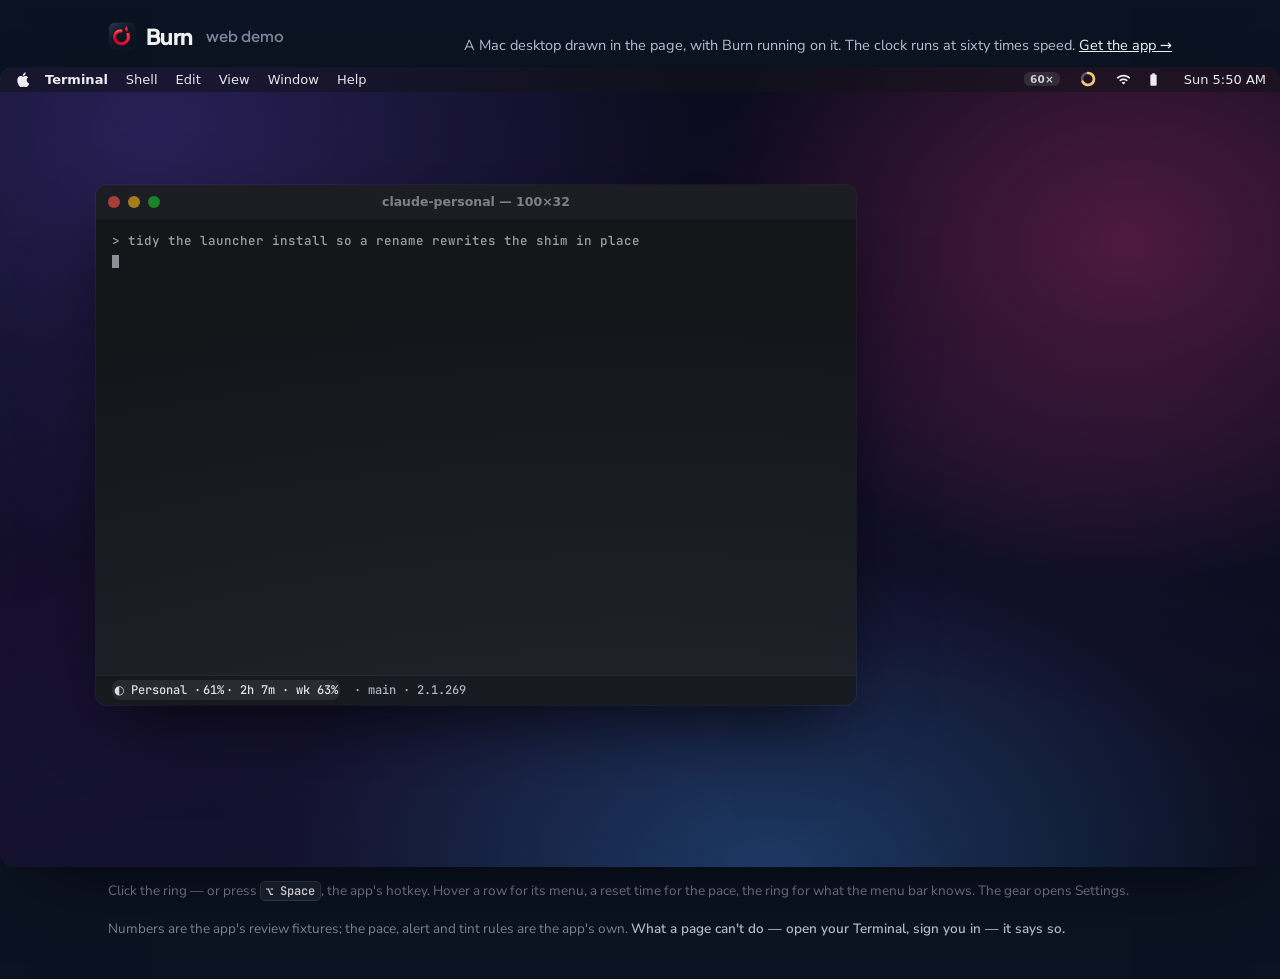
==== site/demo/index.html @ f165a694 "A web demo: Burn on a Mac desktop drawn in the page site/demo is Burn running in the browser — the p" ====
<!doctype html>
<html lang="en">
<head>
<meta charset="utf-8">
<meta name="viewport" content="width=device-width, initial-scale=1">
<meta name="color-scheme" content="dark">
<title>Burn — web demo</title>
<meta name="description" content="Burn running on a Mac desktop drawn in the page: click the ring, hover a row, open Settings. The clock runs at sixty times speed.">
<meta property="og:title" content="Burn — try it in your browser">
<meta property="og:description" content="A Mac desktop drawn in the page, with Burn running on it. Click the ring, hover a row, open Settings.">
<meta property="og:image" content="https://burn-1hx.pages.dev/demo/poster.png">
<link rel="icon" href="../assets/burn-midnight.svg" type="image/svg+xml">
<link rel="preconnect" href="https://fonts.googleapis.com">
<link rel="preconnect" href="https://fonts.gstatic.com" crossorigin>
<link rel="stylesheet" href="https://fonts.googleapis.com/css2?family=Plus+Jakarta+Sans:wght@700;800&family=Nunito+Sans:opsz,wght@6..12,400;6..12,600;6..12,700&family=JetBrains+Mono:wght@400;500&display=swap">
<link rel="stylesheet" href="https://fonts.googleapis.com/icon?family=Material+Icons+Outlined">
<link rel="stylesheet" href="demo.css">
</head>
<body>
<script src="demo.js" defer></script>
</body>
</html>
---- site/demo/demo.css ----
/* Burn — web demo. A Mac desktop drawn in the page, 1280×800, scaled to fit whatever holds it. */
:root{
  --ink:#F3F4F6;--ink2:#B8C0CF;--mute:#7C8798;--bg:#0B1322;
  --ember1:#BD0029;--ember2:#E20C29;--ember3:#FA3435;--ember4:#FF583F;--ember:#F32132;
  --green:#5ac778;--amber:#f2c972;--red:#de2f26;--yellow:#f1cc71;
  --ease:cubic-bezier(.2,.7,.2,1);--spring:cubic-bezier(.34,1.4,.64,1);
  --sf:-apple-system,"SF Pro Text",system-ui,"Helvetica Neue",sans-serif;
  --mono:"JetBrains Mono",ui-monospace,Menlo,monospace;
}
*{box-sizing:border-box}
html,body{margin:0;background:var(--bg);color:var(--ink);font:400 16px/1.5 "Nunito Sans",ui-sans-serif,system-ui,sans-serif;-webkit-font-smoothing:antialiased}
.mi{font-family:"Material Icons Outlined";font-size:16px;line-height:1;display:inline-block;vertical-align:middle;font-feature-settings:"liga";font-style:normal}
button{font:inherit;color:inherit;background:none;border:0;padding:0;cursor:pointer}
a{color:inherit}

/* ── page chrome (hidden in the site's frame) ─────────────── */
.intro{max-width:1120px;margin:0 auto;padding:22px 28px 10px;display:flex;align-items:baseline;justify-content:space-between;gap:16px;flex-wrap:wrap}
.intro h1{font:800 22px/1.1 "Plus Jakarta Sans",system-ui,sans-serif;letter-spacing:-.03em;margin:0;display:flex;align-items:center;gap:10px}
.intro h1 img{width:28px;height:28px}
.intro h1 span{color:var(--mute);font-weight:600;font-size:15px;letter-spacing:0;margin-left:4px}
.intro p{margin:0;color:var(--ink2);font-size:14.5px}
.intro a{color:var(--ink)}
.stage-box{position:relative;width:100%;max-width:1280px;margin:0 auto;aspect-ratio:1280/800;overflow:hidden;border-radius:14px;box-shadow:0 30px 80px -30px rgba(0,0,0,.7)}
.outro{max-width:1120px;margin:0 auto;padding:14px 28px 40px;color:var(--mute);font-size:13.5px;display:flex;gap:18px;flex-wrap:wrap;justify-content:space-between}
.outro b{color:var(--ink2);font-weight:600}
.outro kbd{font:600 12px var(--mono);background:#1b2233;border:1px solid rgba(255,255,255,.12);border-radius:5px;padding:1px 5px;color:var(--ink)}
html.embedded body{background:transparent}
html.embedded .intro,html.embedded .outro{display:none}
html.embedded .stage-box{max-width:none;height:100vh;aspect-ratio:auto;border-radius:0;box-shadow:none;margin:0}

/* ── the desktop ──────────────────────────────────────────── */
.stage{position:absolute;left:0;top:0;width:1280px;height:800px;transform-origin:0 0;transform:scale(var(--k,1));font-family:var(--sf);color:#f3f3f3;overflow:hidden;user-select:none;
  background:
    radial-gradient(70% 90% at 12% 8%,rgba(72,54,150,.85),transparent 60%),
    radial-gradient(55% 70% at 88% 22%,rgba(150,48,110,.75),transparent 60%),
    radial-gradient(60% 60% at 60% 100%,rgba(40,90,150,.55),transparent 65%),
    linear-gradient(160deg,#0d1226 0%,#1a1236 45%,#0a1020 100%)}
.stage::after{content:"";position:absolute;inset:0;background:radial-gradient(120% 90% at 50% 120%,transparent 50%,rgba(0,0,0,.35));pointer-events:none}

/* menu bar */
.menubar{position:absolute;left:0;right:0;top:0;height:25px;display:flex;align-items:center;padding:0 14px 0 16px;background:rgba(20,20,26,.62);-webkit-backdrop-filter:blur(30px) saturate(1.6);backdrop-filter:blur(30px) saturate(1.6);font:500 13px var(--sf);color:#ececf1;z-index:20}
.menubar .apple{display:inline-flex;margin-right:16px;color:#ececf1}
.menubar .appname{font-weight:700;margin-right:18px}
.menubar .menus{display:flex;gap:18px;color:#e6e6ea}
.menubar .right{margin-left:auto;display:flex;align-items:center;gap:15px}
.menubar .mi{font-size:15px;color:#ececf1}
.menubar .clock{font-variant-numeric:tabular-nums;min-width:90px;text-align:right}
.menubar .speed{font:600 10.5px var(--sf);color:#c9ced6;background:rgba(255,255,255,.1);border-radius:6px;padding:1px 6px;letter-spacing:.02em}
.tray{display:flex;align-items:center;gap:5px;height:22px;padding:0 5px;border-radius:5px;transition:background .15s}
.tray:hover,.tray[aria-expanded="true"]{background:rgba(255,255,255,.16)}
.tray svg{width:16px;height:16px;transform:rotate(-90deg)}
.tray .trk{fill:none;stroke:rgba(255,255,255,.28);stroke-width:2.6}
.tray .arc{fill:none;stroke:var(--green);stroke-width:2.6;stroke-linecap:round;transition:stroke-dashoffset .6s var(--ease),stroke .4s}
.tray .pctText{font:600 12px var(--sf);font-variant-numeric:tabular-nums}
.tray .pctText:empty{display:none}

/* the Claude Code session behind everything */
.win{position:absolute;border-radius:11px;background:#1e2128;box-shadow:0 30px 70px -20px rgba(0,0,0,.75),0 0 0 1px rgba(255,255,255,.08);overflow:hidden;font-family:var(--sf)}
.win .bar{height:34px;display:flex;align-items:center;padding:0 12px;background:#2a2d35;color:#c3c6ce;font:600 12.5px var(--sf);position:relative}
.win .bar .dots{display:flex;gap:8px;position:absolute;left:12px}
.win .bar .dots i{width:12px;height:12px;border-radius:50%;background:#3b3f48}
.win .bar .dots i:first-child{background:#ff5f57}.win .bar .dots i:nth-child(2){background:#febc2e}.win .bar .dots i:nth-child(3){background:#28c840}
.win .bar .title{flex:1;text-align:center}
.term{position:absolute;left:96px;top:118px;width:760px;height:520px}
.term .body{padding:12px 16px;font:400 12.5px/1.6 var(--mono);color:#d7dbe2;white-space:pre-wrap;height:calc(100% - 34px - 30px);overflow:hidden}
.term .body .u{color:#f3f4f6;font-weight:500}.term .body .a{color:#c9a0ff}.term .body .t{color:#8b949e}.term .body .g{color:#5ad17b}.term .body .y{color:#f2c972}.term .body .r{color:#ff7b72}
.term .status{position:absolute;left:0;right:0;bottom:0;height:30px;display:flex;align-items:center;gap:14px;padding:0 16px;background:#171a20;border-top:1px solid rgba(255,255,255,.07);font:500 12px var(--mono);color:#aeb4c0;white-space:nowrap}
.term .status .seg{color:#e6e9ee}
.term .status .seg .y{color:var(--yellow)}.term .status .seg .r{color:#ff7b72}
.cur{display:inline-block;width:7px;height:1.05em;background:#d7dbe2;vertical-align:-3px;animation:blink 1s steps(2) infinite}
@keyframes blink{to{opacity:0}}

/* launcher window (Open Terminal with this account) */
.launch{left:300px;top:200px;width:640px;height:380px;z-index:30;opacity:0;transform:translateY(12px) scale(.98);pointer-events:none;transition:opacity .25s,transform .35s var(--spring)}
.launch.on{opacity:1;transform:none;pointer-events:auto}
.launch .body{padding:12px 16px;font:400 12.5px/1.65 var(--mono);color:#d7dbe2;white-space:pre-wrap}
.launch .body .g{color:#5ad17b}.launch .body .t{color:#8b949e}.launch .body .o{color:#ffb08a}
.launch .welcome{margin:8px 0 10px;padding:8px 12px;border:1px solid #d97757;border-radius:6px;color:#ffb08a;width:max-content;max-width:100%}
.launch .welcome .t{color:#a8adb8;margin-top:2px}
.launch .close{position:absolute;left:12px;top:11px;width:12px;height:12px;border-radius:50%;background:#ff5f57;z-index:2}
.launch .close::before{content:"×";position:absolute;inset:0;font:700 10px/12px var(--sf);color:#4d0000;text-align:center;opacity:0}
.launch .close:hover::before{opacity:1}

/* ── the panel ────────────────────────────────────────────── */
.panel{position:absolute;right:12px;top:34px;width:420px;border-radius:14px;padding:10px;background:#1b212a;color:#f3f3f3;font:500 13px/1.3 var(--sf);box-shadow:0 30px 70px -20px rgba(0,0,0,.7),0 0 0 1px rgba(255,255,255,.07);z-index:25;
  opacity:0;transform:translateY(-8px) scale(.985);transform-origin:90% 0;pointer-events:none;transition:opacity .18s,transform .28s var(--spring)}
.panel.on{opacity:1;transform:none;pointer-events:auto}
.ph{display:flex;align-items:center;gap:8px;padding:5px 8px 11px}
.ph .mark{width:22px;height:25px}
.ph b{font:800 20px/1 "Plus Jakarta Sans",system-ui,sans-serif;letter-spacing:-.03em;margin-right:auto;color:#fff}
.ph button{display:grid;place-items:center;width:26px;height:26px;border-radius:7px;color:#c9ced6;transition:background .15s,transform .5s var(--ease)}
.ph button .mi{font-size:18px}
.ph button:hover{background:rgba(255,255,255,.08)}
.ph button.spin .mi{transform:rotate(360deg);transition:transform .6s var(--ease)}
.acct{background:#222832;border-radius:10px;padding:11px 12px 12px;margin-top:8px;position:relative;transition:background .6s,opacity .3s,transform .3s}
.acct.warn{background:#3a2a2c}.acct.amber{background:#3a3730}
.acct.gone{opacity:0;transform:scale(.97);height:0;margin:0;padding:0;overflow:hidden}
.ah{display:flex;align-items:center;gap:8px;height:22px;margin-bottom:8px}
.tile{width:22px;height:22px;border-radius:6px;display:grid;place-items:center;flex:none}
.tile svg{width:14px;height:14px;fill:none;stroke:#fff;stroke-width:2;stroke-linecap:round;stroke-linejoin:round}
.tile.claude{background:#E8562A}.tile.gpt{background:#2fa27a}.tile.grok{background:#f2f2f2}.tile.cursor{background:#f2f2f2}.tile.copilot{background:#6f5cf5}
.tile.grok svg,.tile.cursor svg{stroke:#111}
.nm{font-weight:700;font-size:13.5px;color:#fff;white-space:nowrap}
.pl{color:#a1a1a1;font-size:11.5px;white-space:nowrap;overflow:hidden;text-overflow:ellipsis;transition:color .3s}
.pl.notice{color:#f3f3f3}
.chip{display:none;align-items:center;gap:3px;flex:none;height:18px;padding:0 7px;border-radius:9px;background:rgba(241,204,113,.16);color:var(--yellow);font:700 10.5px var(--sf);white-space:nowrap}
.chip.on{display:inline-flex;animation:pop .45s var(--spring)}
.chip .mi{font-size:11px;color:var(--yellow)}
@keyframes pop{from{transform:scale(.7);opacity:0}}
.spark{margin-left:auto;width:64px;height:16px;flex:none;fill:none;stroke:#cfd4dc;stroke-width:1.4;opacity:.85;transition:opacity .2s}
.rowmenu{position:absolute;right:10px;top:9px;display:flex;gap:3px;opacity:0;transform:translateY(-4px);transition:opacity .2s,transform .25s var(--ease);pointer-events:none}
.rowmenu button{display:grid;place-items:center;width:24px;height:24px;border-radius:6px;background:rgba(255,255,255,.1);color:#e6e9ee;transition:background .15s}
.rowmenu button:hover{background:rgba(255,255,255,.2)}
.rowmenu .mi{font-size:14px}
.acct:hover .rowmenu{opacity:1;transform:none;pointer-events:auto}
.acct:hover .spark{opacity:0}
.line{display:grid;grid-template-columns:60px 1fr 40px 96px;align-items:center;gap:10px;margin-top:6px;font-size:11.5px}
.lbl{color:#a1a1a1}
.meter{position:relative;height:6px;border-radius:3px;background:rgba(0,0,0,.35)}
.meter i{position:absolute;left:0;top:0;bottom:0;border-radius:3px;background:var(--green);transition:width .5s linear,background .4s}
.meter .tk{position:absolute;top:-2px;bottom:-2px;width:1.5px;background:#a1a1a1;opacity:.95;transition:left .5s linear}
.meter .tk.in{background:#1b212a}
.pct{text-align:right;font-weight:700;font-variant-numeric:tabular-nums;color:#fff}
.reset{color:#a1a1a1;display:flex;align-items:center;gap:4px;font-variant-numeric:tabular-nums;white-space:nowrap;transition:color .6s;cursor:default}
.reset .mi{font-size:12px;color:inherit}
.reset.fast{color:var(--yellow)}
.foot{color:#a1a1a1;font-size:11.5px;margin-top:8px}
.empty{color:#a1a1a1;font-size:12px;padding:14px 8px 8px;text-align:center}

/* light appearance for the app's windows */
.stage[data-theme="light"] .panel{background:#ECEAE5;color:#1b212a;box-shadow:0 30px 70px -20px rgba(0,0,0,.35),0 0 0 1px rgba(0,0,0,.1)}
.stage[data-theme="light"] .ph b{color:#141826}
.stage[data-theme="light"] .ph button{color:#4b5563}
.stage[data-theme="light"] .ph button:hover{background:rgba(0,0,0,.06)}
.stage[data-theme="light"] .acct{background:#F8F7F4}
.stage[data-theme="light"] .acct.warn{background:#F6DEDB}.stage[data-theme="light"] .acct.amber{background:#F5ECD2}
.stage[data-theme="light"] .nm,.stage[data-theme="light"] .pct{color:#141826}
.stage[data-theme="light"] .pl,.stage[data-theme="light"] .lbl,.stage[data-theme="light"] .reset,.stage[data-theme="light"] .foot,.stage[data-theme="light"] .empty{color:#6b7280}
.stage[data-theme="light"] .pl.notice{color:#141826}
.stage[data-theme="light"] .meter{background:rgba(0,0,0,.09)}
.stage[data-theme="light"] .meter .tk{background:#6b7280}.stage[data-theme="light"] .meter .tk.in{background:#f8f7f4}
.stage[data-theme="light"] .reset.fast{color:#b7791f}
.stage[data-theme="light"] .spark{stroke:#6b7280}
.stage[data-theme="light"] .rowmenu button{background:rgba(0,0,0,.08);color:#1b212a}
.stage[data-theme="light"] .chip{background:rgba(183,121,31,.14);color:#9a6412}.stage[data-theme="light"] .chip .mi{color:#9a6412}
.stage[data-theme="light"] .settings{background:#ECEAE5;color:#1b212a;box-shadow:0 30px 70px -20px rgba(0,0,0,.35),0 0 0 1px rgba(0,0,0,.1)}
.stage[data-theme="light"] .settings .bar{background:#E2E0DA;color:#1b212a}
.stage[data-theme="light"] .settings .tabs button{color:#4b5563}
.stage[data-theme="light"] .settings .tabs button.on{background:rgba(0,0,0,.08);color:#141826}
.stage[data-theme="light"] .srow{border-color:rgba(0,0,0,.08)}
.stage[data-theme="light"] .settings .sec{color:#6b7280}
.stage[data-theme="light"] .settings .note{color:#6b7280}
.stage[data-theme="light"] .sel{background:#fff;border-color:rgba(0,0,0,.14);color:#141826}
.stage[data-theme="light"] .sw{background:rgba(0,0,0,.18)}
.stage[data-theme="light"] .seg{background:rgba(0,0,0,.06)}
.stage[data-theme="light"] .seg button{color:#4b5563}
.stage[data-theme="light"] .settings kbd{background:rgba(0,0,0,.08)!important;color:#141826}
.stage[data-theme="light"] .seg button.on{background:#fff;color:#141826}
.stage[data-theme="light"] .settings .acc-row{border-color:rgba(0,0,0,.08)}
.stage[data-theme="light"] .settings .acc-row .sub,.stage[data-theme="light"] .settings .acc-row .st{color:#6b7280}
.stage[data-theme="light"] .settings .ghost{border-color:rgba(0,0,0,.16);color:#141826}

/* ── settings window ──────────────────────────────────────── */
.settings{position:absolute;left:250px;top:130px;width:600px;border-radius:12px;background:#1b212a;color:#f3f3f3;font:400 13px/1.4 var(--sf);box-shadow:0 40px 90px -20px rgba(0,0,0,.75),0 0 0 1px rgba(255,255,255,.08);z-index:28;overflow:hidden;
  opacity:0;transform:translateY(10px) scale(.98);pointer-events:none;transition:opacity .2s,transform .3s var(--spring)}
.settings.on{opacity:1;transform:none;pointer-events:auto}
.settings .bar{height:52px;display:flex;align-items:center;padding:0 14px;background:#232936;color:#f3f3f3;font:600 13px var(--sf);position:relative}
.settings .bar .dots{display:flex;gap:8px}
.settings .bar .dots i{width:12px;height:12px;border-radius:50%;background:#3b3f48}
.settings .bar .dots i:first-child{background:#ff5f57}.settings .bar .dots i:nth-child(2){background:#febc2e}.settings .bar .dots i:nth-child(3){background:#28c840}
.settings .bar .dots button{width:12px;height:12px;border-radius:50%;background:#ff5f57}
.settings .tabs{position:absolute;left:50%;transform:translateX(-50%);display:flex;gap:4px}
.settings .tabs button{display:flex;flex-direction:column;align-items:center;gap:2px;width:78px;padding:5px 0 4px;border-radius:8px;color:#aeb4c0;font:500 11px var(--sf);transition:background .15s,color .15s}
.settings .tabs button .mi{font-size:19px}
.settings .tabs button:hover{background:rgba(255,255,255,.06)}
.settings .tabs button.on{background:rgba(255,255,255,.12);color:#fff}
.settings .page{display:none;padding:14px 20px 20px;max-height:470px;overflow:auto}
.settings .page.on{display:block}
.settings .sec{font:700 11px var(--sf);letter-spacing:.08em;text-transform:uppercase;color:#8b93a1;margin:14px 0 6px}
.settings .sec:first-child{margin-top:4px}
.srow{display:flex;align-items:center;justify-content:space-between;gap:14px;padding:9px 0;border-bottom:1px solid rgba(255,255,255,.07);min-height:40px}
.srow:last-of-type{border-bottom:0}
.srow .l{font-size:13px}
.srow .l small{display:block;color:#8b93a1;font-size:11.5px;margin-top:1px}
.settings .note{color:#8b93a1;font-size:11.5px;margin:8px 0 0;line-height:1.45}
.sw{position:relative;width:34px;height:20px;border-radius:10px;background:rgba(255,255,255,.22);transition:background .2s;flex:none}
.sw::after{content:"";position:absolute;left:2px;top:2px;width:16px;height:16px;border-radius:50%;background:#fff;transition:transform .25s var(--spring);box-shadow:0 1px 2px rgba(0,0,0,.4)}
.sw.on{background:#34c759}
.sw.on::after{transform:translateX(14px)}
.sel{appearance:none;-webkit-appearance:none;background:#2a3140;border:1px solid rgba(255,255,255,.14);color:#f3f3f3;font:500 12px var(--sf);border-radius:7px;padding:4px 24px 4px 9px;cursor:pointer;min-width:96px;
  background-image:url("data:image/svg+xml,%3Csvg xmlns='http://www.w3.org/2000/svg' viewBox='0 0 10 6'%3E%3Cpath d='M1 1l4 4 4-4' fill='none' stroke='%23aeb4c0' stroke-width='1.5'/%3E%3C/svg%3E");background-repeat:no-repeat;background-position:right 8px center;background-size:9px}
.seg{display:inline-flex;background:rgba(255,255,255,.08);border-radius:8px;padding:2px;gap:2px}
.seg button{padding:4px 12px;border-radius:6px;font:600 12px var(--sf);color:#c9ced6;transition:background .15s,color .15s}
.seg button.on{background:#3a4356;color:#fff}
.settings .acc-row{display:flex;align-items:center;gap:10px;padding:9px 0;border-bottom:1px solid rgba(255,255,255,.07)}
.settings .acc-row .tile{width:20px;height:20px}
.settings .acc-row .nm2{font-weight:600;font-size:13px}
.settings .acc-row .sub{color:#8b93a1;font-size:11.5px;margin-left:6px}
.settings .acc-row .st{margin-left:auto;color:#8b93a1;font-size:11.5px;display:flex;align-items:center;gap:10px}
.settings .ghost{font:600 11.5px var(--sf);border:1px solid rgba(255,255,255,.18);border-radius:7px;padding:4px 9px;color:#f3f3f3;transition:background .15s}
.settings .ghost:hover{background:rgba(255,255,255,.08)}
.settings .ghost:disabled{opacity:.5;cursor:default}
.settings code{font:500 11.5px var(--mono);background:rgba(255,255,255,.08);padding:1px 5px;border-radius:4px}

/* ── notifications, tooltip, toast ────────────────────────── */
.notifs{position:absolute;right:14px;top:36px;width:344px;display:flex;flex-direction:column;gap:8px;z-index:40;pointer-events:none;transition:right .3s var(--ease)}
.notifs.aside{right:446px}
.notif{display:grid;grid-template-columns:34px 1fr auto;gap:10px;align-items:start;padding:10px 12px;border-radius:14px;background:rgba(36,40,48,.86);-webkit-backdrop-filter:blur(18px);backdrop-filter:blur(18px);color:#f3f3f3;box-shadow:0 20px 50px -16px rgba(0,0,0,.6),0 0 0 1px rgba(255,255,255,.1);font:400 12px/1.35 var(--sf);pointer-events:auto;cursor:pointer;
  animation:slide .55s var(--spring);transition:opacity .35s,transform .45s var(--ease)}
.notif.out{opacity:0;transform:translateX(30px)}
@keyframes slide{from{opacity:0;transform:translateX(40px) scale(.98)}}
.notif img{width:34px;height:34px;border-radius:8px}
.notif b{display:block;font-weight:700;font-size:12.5px}
.notif .nt{display:block}
.notif .nb{display:block;color:#b9bec7}
.notif .when{color:#9aa0aa;font-size:11px}
.tip{position:absolute;z-index:50;max-width:300px;padding:6px 9px;border-radius:7px;background:rgba(30,33,40,.96);color:#e9ebef;font:400 11.5px/1.4 var(--sf);box-shadow:0 8px 24px -8px rgba(0,0,0,.6),0 0 0 1px rgba(255,255,255,.1);opacity:0;pointer-events:none;transition:opacity .15s;white-space:normal}
.tip.on{opacity:1}
.toast{position:absolute;left:50%;bottom:26px;transform:translate(-50%,10px);padding:9px 14px;border-radius:10px;background:rgba(30,33,40,.95);color:#f3f3f3;font:500 12.5px var(--sf);box-shadow:0 12px 30px -10px rgba(0,0,0,.6),0 0 0 1px rgba(255,255,255,.1);opacity:0;z-index:45;transition:opacity .25s,transform .35s var(--spring);pointer-events:none}
.toast.on{opacity:1;transform:translate(-50%,0)}
.toast button{pointer-events:auto;margin-left:10px;color:#ffb08a;font-weight:700}

/* ── poster (phones) ──────────────────────────────────────── */
.poster{margin:0;padding:20px 16px 40px;max-width:640px;margin-inline:auto}
.poster img{width:100%;height:auto;border-radius:12px;display:block;box-shadow:0 20px 50px -20px rgba(0,0,0,.7)}
.poster figcaption{color:var(--ink2);font-size:14px;margin-top:14px;line-height:1.5}
.poster a{color:var(--ink)}

@media (prefers-reduced-motion:reduce){
  *,*::before,*::after{animation-duration:.001ms!important;transition-duration:.001ms!important}
}
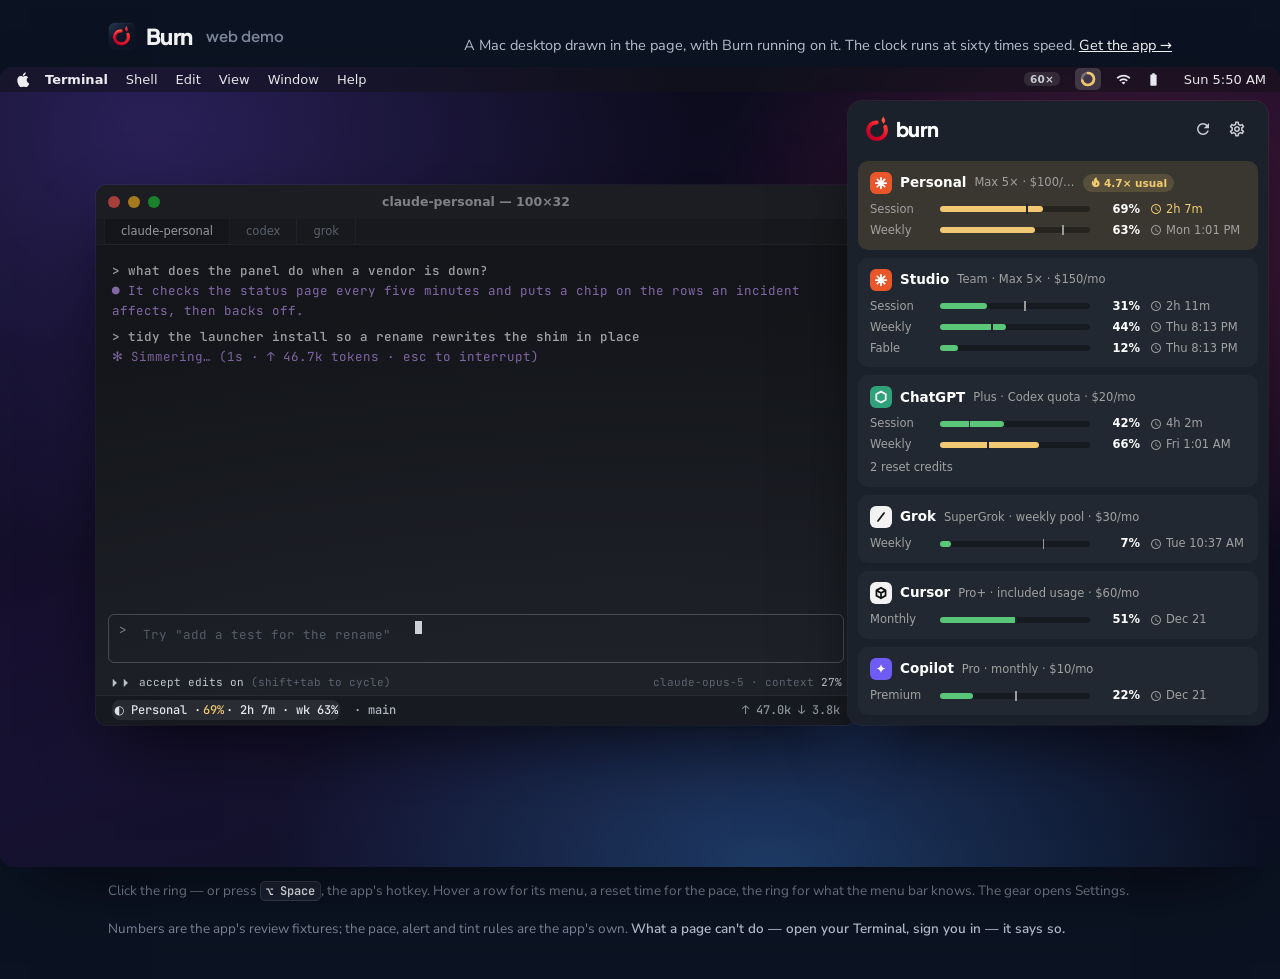
==== commit d4e46e9a: "Site: the forecast, a session burning in the hero, burn.tommymassaro.com The landing page is rebuilt" ====
--- a/site/demo/index.html
+++ b/site/demo/index.html
@@ -8,7 +8,7 @@
 <meta name="description" content="Burn running on a Mac desktop drawn in the page: click the ring, hover a row, open Settings. The clock runs at sixty times speed.">
 <meta property="og:title" content="Burn — try it in your browser">
 <meta property="og:description" content="A Mac desktop drawn in the page, with Burn running on it. Click the ring, hover a row, open Settings.">
-<meta property="og:image" content="https://burn-1hx.pages.dev/demo/poster.png">
+<meta property="og:image" content="https://burn.tommymassaro.com/demo/poster.png">
 <link rel="icon" href="../assets/burn-midnight.svg" type="image/svg+xml">
 <link rel="preconnect" href="https://fonts.googleapis.com">
 <link rel="preconnect" href="https://fonts.gstatic.com" crossorigin>
--- a/site/demo/demo.css
+++ b/site/demo/demo.css
@@ -53,6 +53,15 @@
 .tray .arc{fill:none;stroke:var(--green);stroke-width:2.6;stroke-linecap:round;transition:stroke-dashoffset .6s var(--ease),stroke .4s}
 .tray .pctText{font:600 12px var(--sf);font-variant-numeric:tabular-nums}
 .tray .pctText:empty{display:none}
+/* the introduction: a pulse on the ring and a line under it, until the panel opens */
+.tray{position:relative}
+.tray.pulse::after{content:"";position:absolute;left:50%;top:50%;width:26px;height:26px;margin:-13px 0 0 -13px;border-radius:50%;border:2px solid var(--ember4);animation:pulse 1.1s ease-out infinite;pointer-events:none}
+@keyframes pulse{from{transform:scale(.6);opacity:.9}to{transform:scale(2.1);opacity:0}}
+.hint{position:absolute;right:120px;top:34px;padding:8px 12px;border-radius:10px;background:rgba(30,33,40,.94);color:#e9ebef;font:400 12.5px var(--sf);box-shadow:0 12px 30px -10px rgba(0,0,0,.6),0 0 0 1px rgba(255,255,255,.1);white-space:nowrap;opacity:0;transform:translateY(-6px);transition:opacity .3s,transform .4s var(--spring);pointer-events:none;z-index:21}
+.hint::before{content:"";position:absolute;right:62px;top:-6px;width:10px;height:10px;background:rgba(30,33,40,.94);transform:rotate(45deg);box-shadow:-1px -1px 0 rgba(255,255,255,.1)}
+.hint b{font-weight:700;color:#fff}
+.hint kbd{font:600 11px var(--mono);background:rgba(255,255,255,.12);border-radius:4px;padding:1px 5px}
+.stage.hinting .hint{opacity:1;transform:none}
 
 /* the Claude Code session behind everything */
 .win{position:absolute;border-radius:11px;background:#1e2128;box-shadow:0 30px 70px -20px rgba(0,0,0,.75),0 0 0 1px rgba(255,255,255,.08);overflow:hidden;font-family:var(--sf)}
@@ -61,10 +70,38 @@
 .win .bar .dots i{width:12px;height:12px;border-radius:50%;background:#3b3f48}
 .win .bar .dots i:first-child{background:#ff5f57}.win .bar .dots i:nth-child(2){background:#febc2e}.win .bar .dots i:nth-child(3){background:#28c840}
 .win .bar .title{flex:1;text-align:center}
-.term{position:absolute;left:96px;top:118px;width:760px;height:520px}
-.term .body{padding:12px 16px;font:400 12.5px/1.6 var(--mono);color:#d7dbe2;white-space:pre-wrap;height:calc(100% - 34px - 30px);overflow:hidden}
-.term .body .u{color:#f3f4f6;font-weight:500}.term .body .a{color:#c9a0ff}.term .body .t{color:#8b949e}.term .body .g{color:#5ad17b}.term .body .y{color:#f2c972}.term .body .r{color:#ff7b72}
-.term .status{position:absolute;left:0;right:0;bottom:0;height:30px;display:flex;align-items:center;gap:14px;padding:0 16px;background:#171a20;border-top:1px solid rgba(255,255,255,.07);font:500 12px var(--mono);color:#aeb4c0;white-space:nowrap}
+.term{position:absolute;left:96px;top:118px;width:760px;height:540px}
+.ttabs{display:flex;height:26px;background:#23262d;border-bottom:1px solid rgba(255,255,255,.06);padding:0 8px}
+.ttab{padding:0 16px;font:500 11.5px var(--sf);color:#8b93a1;border-right:1px solid rgba(255,255,255,.06);transition:color .15s,background .15s}
+.ttab:first-child{border-left:1px solid rgba(255,255,255,.06)}
+.ttab.on{background:#1e2128;color:#e6e9ee}
+.session{display:none;position:absolute;left:0;right:0;top:60px;bottom:0;flex-direction:column}
+.session.on{display:flex}
+.term .body{padding:10px 16px;font:400 12.5px/1.6 var(--mono);color:#d7dbe2;white-space:pre-wrap;flex:1;min-height:0;overflow:hidden}
+.inputbox{margin:6px 12px 0;padding:6px 10px;border:1px solid rgba(255,255,255,.22);border-radius:6px;font:400 12.5px/1.5 var(--mono);color:#f3f4f6;display:flex;gap:8px;min-height:32px}
+.inputbox .prompt{color:#8b93a1}
+.inputbox .ph{color:#5c6371}
+.inputbox .ph[hidden]{display:none}
+.inputbox .cur{background:#d7dbe2;animation-duration:1.1s}
+.term .foot{display:flex;justify-content:space-between;padding:4px 14px 6px;font:400 11px var(--mono);color:#c9ced6}
+.term .foot .dim,.term .dim{color:#5c6371}
+.term .foot .right{margin-left:auto}
+.term .status{position:static;height:30px;display:flex;align-items:center;gap:14px;padding:0 16px;background:#171a20;border-top:1px solid rgba(255,255,255,.07);font:500 12px var(--mono);color:#aeb4c0;white-space:nowrap}
+.term .body{scroll-behavior:auto}
+.term .body .u{color:#f3f4f6;font-weight:500;margin-top:6px}.term .body .a{color:#c9a0ff}.term .body .t{color:#8b949e}.term .body .g{color:#5ad17b}.term .body .y{color:#f2c972}.term .body .r{color:#ff7b72}
+.term .body .s{color:#c9a0ff;opacity:.9}
+.term .body .th{color:#7f8694;font-style:italic}
+.term .body .a b{color:#f3f4f6;font-weight:600}.term .body .a code,.term .body .c code{color:#ffb08a;background:rgba(255,255,255,.06);border-radius:3px;padding:0 3px}
+.term .body .c{color:#9ad0ff}
+.term .body .k{color:#e6e9ee}.term .body .k code{color:#c9ced6;background:rgba(255,255,255,.08)}
+.term .body .cbox{border:1px solid #3a4150;border-radius:6px;padding:5px 10px;margin:2px 0 8px;color:#e6e9ee;width:max-content}
+.term .body .perm{margin:6px 0;padding:8px 12px;border:1px solid #c9a0ff;border-radius:6px;background:rgba(201,160,255,.05)}
+.term .body .perm .ptitle{font-weight:600;color:#f3f4f6}.term .body .perm .pfile{color:#8b949e;margin-bottom:6px}
+.term .body .perm .pdiff{margin:4px 0 8px;white-space:pre}
+.term .body .perm .pq{color:#f3f4f6;margin-bottom:2px}
+.term .body .perm .popt{color:#aeb4c0;white-space:pre}.term .body .perm .popt.on{color:#9ad0ff}
+.term .body .d{color:#aeb4c0;white-space:pre}.term .body .d.add{color:#d7dbe2;background:rgba(90,209,123,.14)}.term .body .d.del{color:#d7dbe2;background:rgba(255,123,114,.14)}
+.term .status .tokens{margin-left:auto;color:#8b949e;font-variant-numeric:tabular-nums}
 .term .status .seg{color:#e6e9ee}
 .term .status .seg .y{color:var(--yellow)}.term .status .seg .r{color:#ff7b72}
 .cur{display:inline-block;width:7px;height:1.05em;background:#d7dbe2;vertical-align:-3px;animation:blink 1s steps(2) infinite}
@@ -161,20 +198,21 @@
 .stage[data-theme="light"] .settings .ghost{border-color:rgba(0,0,0,.16);color:#141826}
 
 /* ── settings window ──────────────────────────────────────── */
-.settings{position:absolute;left:250px;top:130px;width:600px;border-radius:12px;background:#1b212a;color:#f3f3f3;font:400 13px/1.4 var(--sf);box-shadow:0 40px 90px -20px rgba(0,0,0,.75),0 0 0 1px rgba(255,255,255,.08);z-index:28;overflow:hidden;
+.settings{position:absolute;left:300px;top:90px;width:480px;border-radius:12px;background:#1b212a;color:#f3f3f3;font:400 13px/1.4 var(--sf);box-shadow:0 40px 90px -20px rgba(0,0,0,.75),0 0 0 1px rgba(255,255,255,.08);z-index:28;overflow:hidden;
   opacity:0;transform:translateY(10px) scale(.98);pointer-events:none;transition:opacity .2s,transform .3s var(--spring)}
 .settings.on{opacity:1;transform:none;pointer-events:auto}
-.settings .bar{height:52px;display:flex;align-items:center;padding:0 14px;background:#232936;color:#f3f3f3;font:600 13px var(--sf);position:relative}
+.settings .bar{height:78px;display:flex;align-items:flex-start;padding:10px 14px 0;background:#232936;color:#f3f3f3;font:600 13px var(--sf);position:relative}
+.settings .wtitle{position:absolute;left:0;right:0;top:9px;text-align:center;font:600 13px var(--sf);color:#c9ced6;pointer-events:none}
 .settings .bar .dots{display:flex;gap:8px}
 .settings .bar .dots i{width:12px;height:12px;border-radius:50%;background:#3b3f48}
 .settings .bar .dots i:first-child{background:#ff5f57}.settings .bar .dots i:nth-child(2){background:#febc2e}.settings .bar .dots i:nth-child(3){background:#28c840}
 .settings .bar .dots button{width:12px;height:12px;border-radius:50%;background:#ff5f57}
-.settings .tabs{position:absolute;left:50%;transform:translateX(-50%);display:flex;gap:4px}
-.settings .tabs button{display:flex;flex-direction:column;align-items:center;gap:2px;width:78px;padding:5px 0 4px;border-radius:8px;color:#aeb4c0;font:500 11px var(--sf);transition:background .15s,color .15s}
-.settings .tabs button .mi{font-size:19px}
+.settings .tabs{position:absolute;left:50%;top:26px;transform:translateX(-50%);display:flex;gap:6px}
+.settings .tabs button{display:flex;flex-direction:column;align-items:center;gap:1px;width:74px;padding:5px 0 4px;border-radius:8px;color:#aeb4c0;font:500 11px var(--sf);transition:background .15s,color .15s}
+.settings .tabs button .mi{font-size:20px}
 .settings .tabs button:hover{background:rgba(255,255,255,.06)}
-.settings .tabs button.on{background:rgba(255,255,255,.12);color:#fff}
-.settings .page{display:none;padding:14px 20px 20px;max-height:470px;overflow:auto}
+.settings .tabs button.on{background:rgba(255,255,255,.1);color:#4c8dff}
+.settings .page{display:none;padding:12px 16px 18px;max-height:560px;overflow:auto}
 .settings .page.on{display:block}
 .settings .sec{font:700 11px var(--sf);letter-spacing:.08em;text-transform:uppercase;color:#8b93a1;margin:14px 0 6px}
 .settings .sec:first-child{margin-top:4px}
@@ -185,18 +223,57 @@
 .settings .note{color:#8b93a1;font-size:11.5px;margin:8px 0 0;line-height:1.45}
 .sw{position:relative;width:34px;height:20px;border-radius:10px;background:rgba(255,255,255,.22);transition:background .2s;flex:none}
 .sw::after{content:"";position:absolute;left:2px;top:2px;width:16px;height:16px;border-radius:50%;background:#fff;transition:transform .25s var(--spring);box-shadow:0 1px 2px rgba(0,0,0,.4)}
-.sw.on{background:#34c759}
+.sw.on{background:#3478f6}
 .sw.on::after{transform:translateX(14px)}
 .sel{appearance:none;-webkit-appearance:none;background:#2a3140;border:1px solid rgba(255,255,255,.14);color:#f3f3f3;font:500 12px var(--sf);border-radius:7px;padding:4px 24px 4px 9px;cursor:pointer;min-width:96px;
   background-image:url("data:image/svg+xml,%3Csvg xmlns='http://www.w3.org/2000/svg' viewBox='0 0 10 6'%3E%3Cpath d='M1 1l4 4 4-4' fill='none' stroke='%23aeb4c0' stroke-width='1.5'/%3E%3C/svg%3E");background-repeat:no-repeat;background-position:right 8px center;background-size:9px}
 .seg{display:inline-flex;background:rgba(255,255,255,.08);border-radius:8px;padding:2px;gap:2px}
 .seg button{padding:4px 12px;border-radius:6px;font:600 12px var(--sf);color:#c9ced6;transition:background .15s,color .15s}
 .seg button.on{background:#3a4356;color:#fff}
-.settings .acc-row{display:flex;align-items:center;gap:10px;padding:9px 0;border-bottom:1px solid rgba(255,255,255,.07)}
-.settings .acc-row .tile{width:20px;height:20px}
-.settings .acc-row .nm2{font-weight:600;font-size:13px}
-.settings .acc-row .sub{color:#8b93a1;font-size:11.5px;margin-left:6px}
-.settings .acc-row .st{margin-left:auto;color:#8b93a1;font-size:11.5px;display:flex;align-items:center;gap:10px}
+.settings .acc-row{display:flex;align-items:center;gap:10px;padding:8px 10px;border-radius:9px;background:rgba(255,255,255,.04);margin-top:8px}
+.settings .acc-row:first-child{margin-top:4px}
+.settings .acc-row .tile{width:24px;height:24px;border-radius:7px}
+.settings .acc-row .who{display:flex;flex-direction:column;gap:1px;min-width:0}
+.settings .nm2{font-weight:700;font-size:13px;display:flex;align-items:center;gap:6px}
+.settings .live{display:inline-flex;align-items:center;gap:4px;font:500 11px var(--sf);color:#8b93a1}
+.settings .live i{width:6px;height:6px;border-radius:50%;background:#34c759}
+.settings .acc-row .sub{color:#8b93a1;font-size:11.5px;white-space:nowrap;overflow:hidden;text-overflow:ellipsis}
+.settings .acc-row .st{margin-left:auto;color:#8b93a1;font-size:11.5px;display:flex;align-items:center;gap:10px;flex:none}
+.settings .acc-row .price{font-variant-numeric:tabular-nums}
+.settings .more{display:grid;place-items:center;width:22px;height:22px;border-radius:6px;color:#c9ced6}
+.settings .more:hover{background:rgba(255,255,255,.08)}
+.settings .addrow{margin:12px 0 4px}
+.settings .ghost.add{display:inline-flex;align-items:center;gap:4px;padding:5px 10px;font-size:12px}
+.settings .ghost.add .mi{font-size:16px}
+.menu{position:absolute;z-index:60;min-width:220px;padding:5px;border-radius:9px;background:rgba(40,44,52,.96);-webkit-backdrop-filter:blur(20px);backdrop-filter:blur(20px);box-shadow:0 16px 40px -12px rgba(0,0,0,.7),0 0 0 1px rgba(255,255,255,.12);font:400 12.5px var(--sf);color:#f3f3f3}
+.menu button{display:block;width:100%;text-align:left;padding:5px 10px;border-radius:5px}
+.menu button:hover{background:#3478f6;color:#fff}
+/* usage */
+.settings .srow.show{padding-top:2px}
+.ucard{border-radius:10px;background:rgba(255,255,255,.04);padding:10px 12px 8px;margin-top:10px}
+.uh{display:flex;align-items:center;gap:8px}
+.uh .tile{width:20px;height:20px;border-radius:6px}
+.uh .sub{color:#8b93a1;font-size:11.5px}
+.uh .peak{margin-left:auto;color:#8b93a1;font-size:11.5px;font-variant-numeric:tabular-nums}
+.legend{display:flex;gap:14px;margin:6px 0 6px;font-size:11px;color:#aeb4c0}
+.legend span::before{content:"";display:inline-block;width:10px;height:2px;vertical-align:middle;margin-right:5px;background:#f3f3f3;border-radius:1px}
+.legend .wk::before{background:#8b93a1}
+.chartbox{position:relative;padding-right:34px}
+.chart{display:block;width:100%;height:78px}
+.chart .grid{stroke:rgba(255,255,255,.08);stroke-width:1;vector-effect:non-scaling-stroke}
+.chart .limit{stroke:#de2f26;stroke-width:1;stroke-dasharray:3 3;vector-effect:non-scaling-stroke;opacity:.8}
+.chart .ss{fill:none;stroke:#f3f3f3;stroke-width:1.4;vector-effect:non-scaling-stroke}
+.chart .wk{fill:none;stroke:#8b93a1;stroke-width:1.2;vector-effect:non-scaling-stroke}
+.chart .lbl{fill:#8b93a1;font:400 9px var(--sf)}
+.chartbox .ax{position:absolute;right:0;font:400 10px var(--sf);color:#8b93a1;transform:translateY(-4px)}
+.uline{color:#aeb4c0;font-size:11.5px;margin-top:6px;white-space:pre}
+.stage[data-theme="light"] .ucard,.stage[data-theme="light"] .settings .acc-row{background:rgba(0,0,0,.04)}
+.stage[data-theme="light"] .chart .ss{stroke:#141826}.stage[data-theme="light"] .chart .grid{stroke:rgba(0,0,0,.08)}
+.stage[data-theme="light"] .legend span::before{background:#141826}.stage[data-theme="light"] .legend .wk::before{background:#6b7280}
+.stage[data-theme="light"] .uline,.stage[data-theme="light"] .legend,.stage[data-theme="light"] .uh .peak,.stage[data-theme="light"] .uh .sub{color:#6b7280}
+.stage[data-theme="light"] .settings .wtitle{color:#4b5563}
+.stage[data-theme="light"] .settings .more{color:#4b5563}
+.stage[data-theme="light"] .menu{background:rgba(250,250,250,.97);color:#141826;box-shadow:0 16px 40px -12px rgba(0,0,0,.35),0 0 0 1px rgba(0,0,0,.1)}
 .settings .ghost{font:600 11.5px var(--sf);border:1px solid rgba(255,255,255,.18);border-radius:7px;padding:4px 9px;color:#f3f3f3;transition:background .15s}
 .settings .ghost:hover{background:rgba(255,255,255,.08)}
 .settings .ghost:disabled{opacity:.5;cursor:default}
